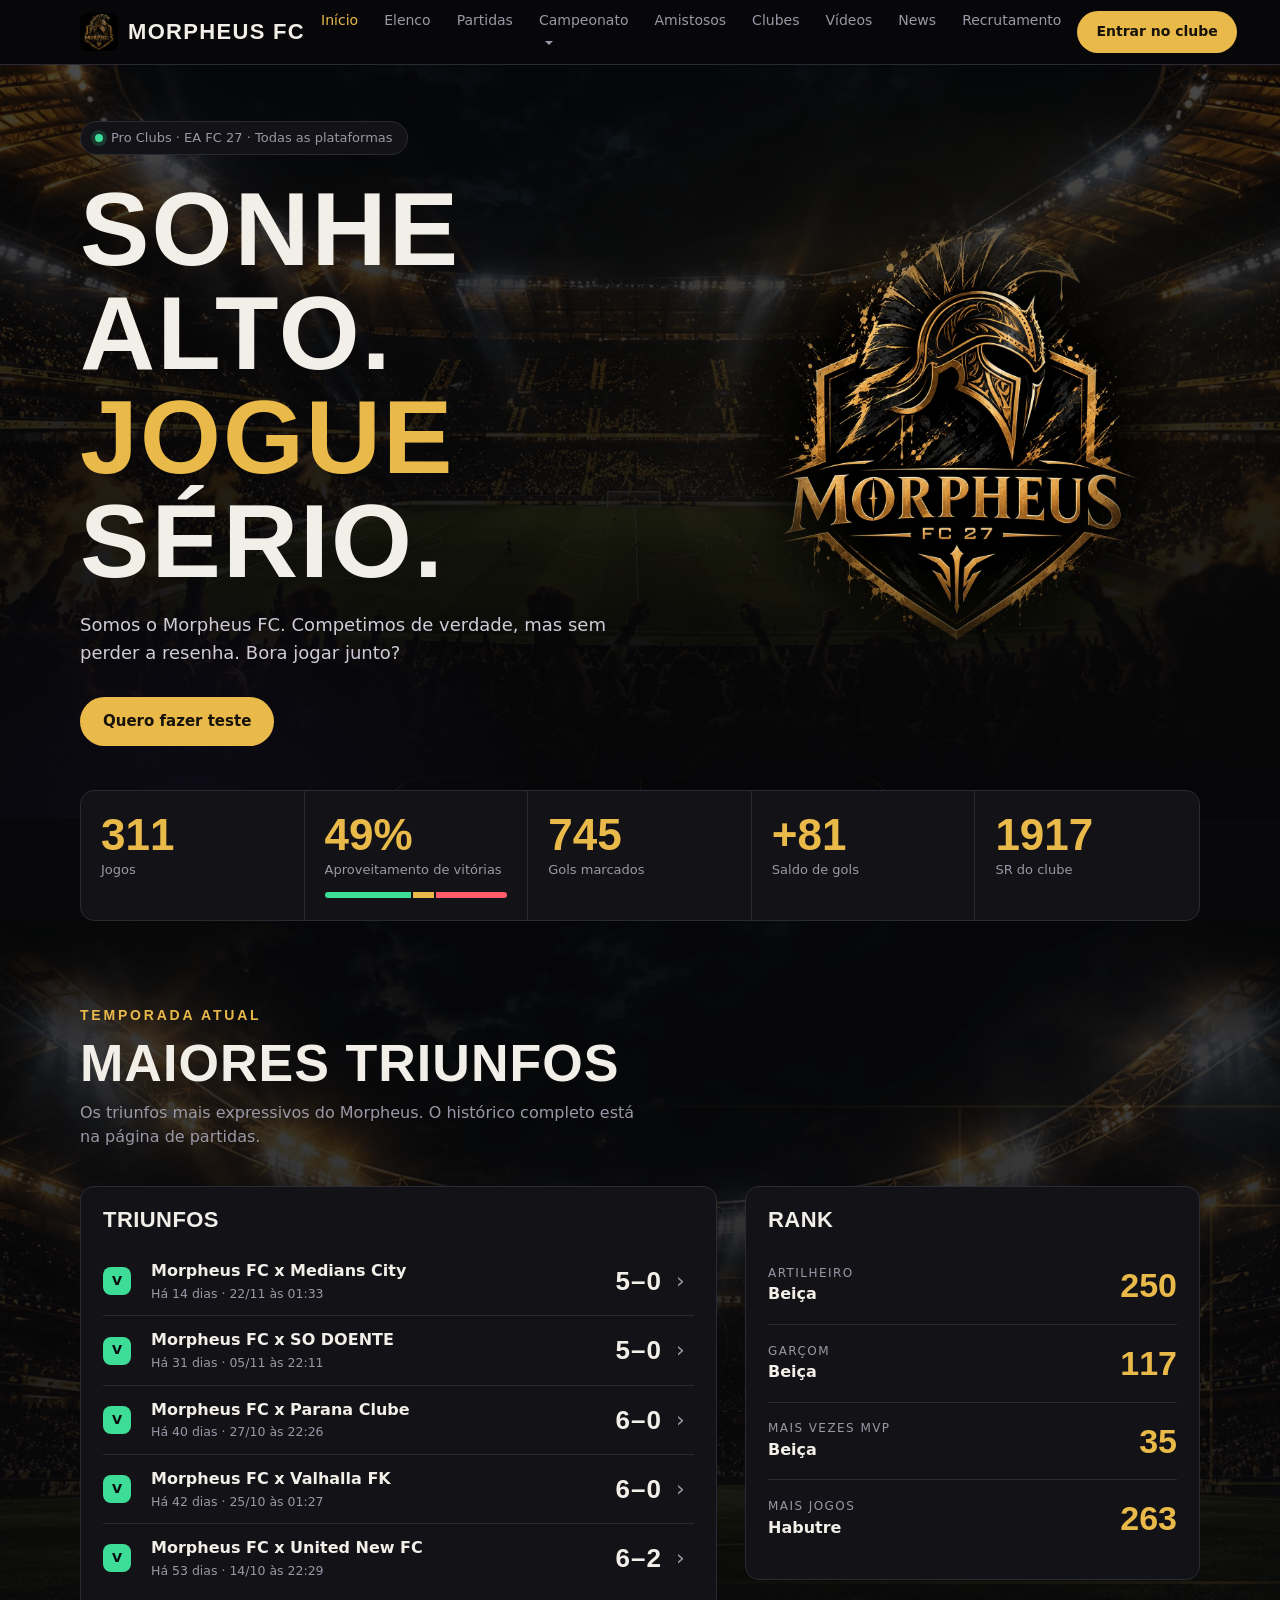
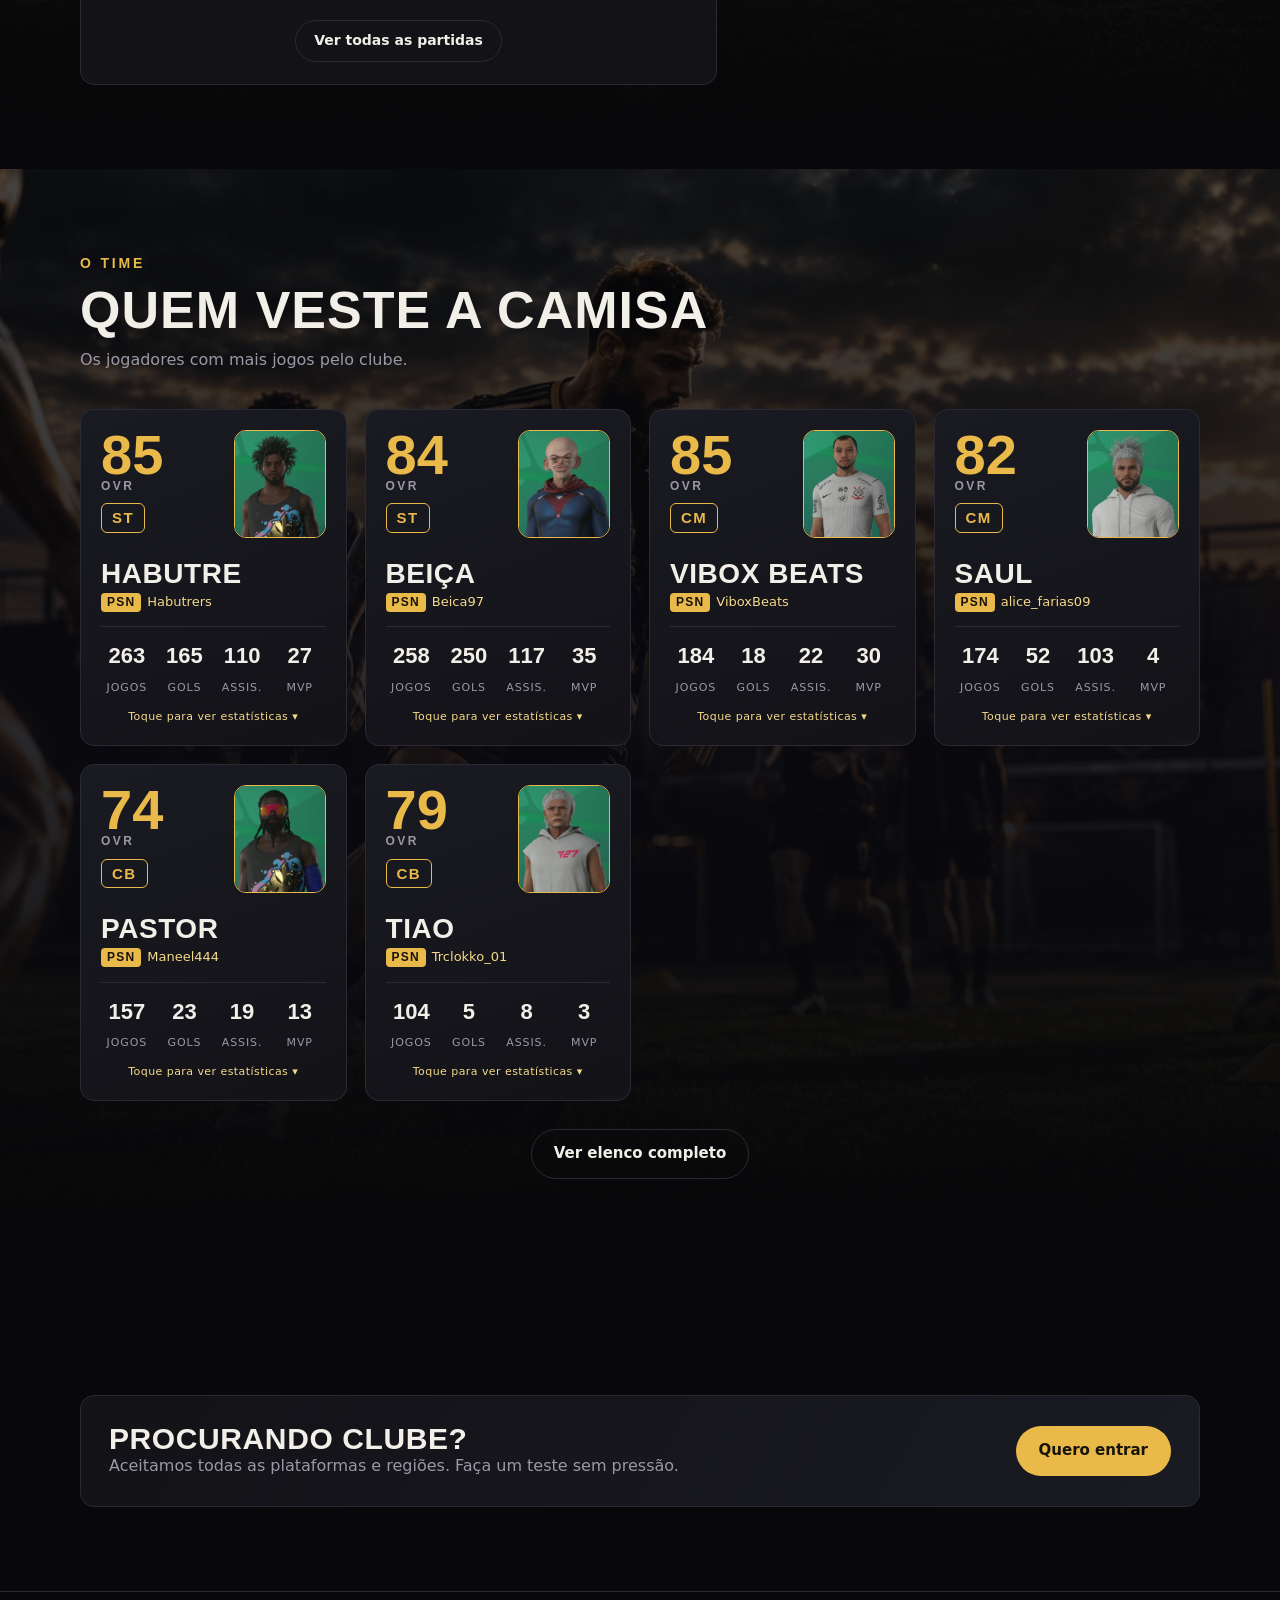
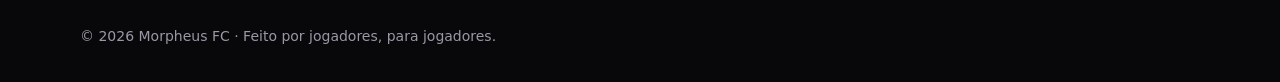
==== index.html @ 514b328c "Site: retira a partida Morpheus 1x7 Icetracht Gelo Co-Authored-By: Claude Sonnet 5.5 <noreply@anthro" ====
<!doctype html>
<html lang="pt-BR">
<head>
<meta charset="utf-8">
<meta http-equiv="Content-Security-Policy" content="default-src 'self'; script-src 'self' 'unsafe-inline' https://cdn.jsdelivr.net; style-src 'self' 'unsafe-inline' https://fonts.googleapis.com; font-src https://fonts.gstatic.com; img-src 'self' data: https:; media-src 'self' https:; connect-src 'self' https://*.supabase.co; frame-src https://www.youtube.com https://www.youtube-nocookie.com; object-src 'none'; base-uri 'self'; form-action 'self'">
<meta name="viewport" content="width=device-width, initial-scale=1">
<title>Morpheus FC | Pro Clubs</title>
<meta name="description" content="Site oficial do Morpheus FC, clube de Pro Clubs do EA FC 27. Elenco, resultados e recrutamento.">
<link rel="canonical" href="https://morpheusfc.com.br/">
<meta property="og:type" content="website">
<meta property="og:site_name" content="Morpheus FC">
<meta property="og:locale" content="pt_BR">
<meta property="og:title" content="Morpheus FC | Pro Clubs">
<meta property="og:description" content="Site oficial do Morpheus FC, clube de Pro Clubs do EA FC 27. Elenco, resultados e recrutamento.">
<meta property="og:url" content="https://morpheusfc.com.br/">
<meta property="og:image" content="https://morpheusfc.com.br/assets/og.jpg">
<meta property="og:image:width" content="1200">
<meta property="og:image:height" content="630">
<meta name="twitter:card" content="summary_large_image">
<link rel="icon" href="assets/escudo.jpg">
<link rel="preconnect" href="https://fonts.googleapis.com">
<link rel="preconnect" href="https://fonts.gstatic.com" crossorigin>
<link href="https://fonts.googleapis.com/css2?family=Barlow+Condensed:wght@500;600;700;800&family=Inter:wght@400;500;600&display=swap" rel="stylesheet">
<link rel="stylesheet" href="assets/style.css?v=20261127d">
</head>
<body data-page="inicio">
<nav id="nav"></nav>

<header class="hero">
  <div class="wrap">
    <div>
      <div class="pill"><span class="dot"></span> Pro Clubs · EA FC 27 · Todas as plataformas</div>
      <h1>Sonhe alto.<br><em>Jogue</em> sério.</h1>
      <p class="lead">Somos o Morpheus FC. Competimos de verdade, mas sem perder a resenha. Bora jogar junto?</p>
      <div class="cta">
        <a href="recrutamento.html" class="btn btn-gold">Quero fazer teste</a>
        <a href="#" class="btn btn-ghost" data-discord>Entrar no Discord</a>
      </div>
    </div>
    <div class="crest vid"><img src="assets/escudo.jpg" alt="Escudo do Morpheus FC: capacete espartano dourado"><video src="assets/escudo-video.mp4" muted playsinline preload="auto" aria-hidden="true"></video></div>
  </div>
</header>

<div class="stats"><div class="wrap"><div class="stat-grid" id="stats"></div></div></div>

<section>
  <div class="wrap">
    <div class="eyebrow">Temporada atual</div>
    <h2 class="sec-title">Maiores Triunfos</h2>
    <p class="sec-sub">Os triunfos mais expressivos do Morpheus. O histórico completo está na página de partidas.</p>
    <div class="two">
      <div class="panel">
        <h3>Triunfos</h3>
        <div id="matches"></div>
        <div class="more"><a href="partidas.html" class="btn btn-ghost btn-sm">Ver todas as partidas</a></div>
      </div>
      <div class="panel leaders">
        <h3>Rank</h3>
        <div id="leaders"></div>
      </div>
    </div>
  </div>
</section>

<section class="squad">
  <div class="wrap">
    <div class="eyebrow">O time</div>
    <h2 class="sec-title">Quem veste a camisa</h2>
    <p class="sec-sub">Os jogadores com mais jogos pelo clube.</p>
    <div class="cards" id="cards"></div>
    <div class="more"><a href="elenco.html" class="btn btn-ghost">Ver elenco completo</a></div>
  </div>
</section>

<section>
  <div class="wrap">
    <div class="cta-band">
      <div><h3>Procurando clube?</h3><p>Aceitamos todas as plataformas e regiões. Faça um teste sem pressão.</p></div>
      <a href="recrutamento.html" class="btn btn-gold">Quero entrar</a>
    </div>
  </div>
</section>

<footer id="footer"></footer>
<script src="assets/data.js?v=20261127d"></script>
<script src="assets/matches.js?v=20261127d"></script>
<script src="assets/estatisticas.js?v=20261127d"></script>
<script src="assets/config.js?v=20261127d"></script>
<script src="assets/app.js?v=20261127d"></script>
<script src="assets/scenes.js?v=20261127d"></script>
<script>
(function(){var c=document.querySelector(".crest"),v=c&&c.querySelector("video");if(!v)return;
function fim(){c.classList.remove("vid")}
if(window.matchMedia("(prefers-reduced-motion:reduce)").matches){fim();return}
v.addEventListener("timeupdate",function(){if(v.duration&&v.currentTime>=v.duration-1.6)fim()});
v.addEventListener("ended",fim);v.addEventListener("error",fim);
var p=v.play();if(p&&p.catch)p.catch(fim);
})();
</script>
</body>
</html>
---- assets/style.css ----
:root{
  --bg:#08080a;
  --surface:#121217;
  --surface-2:#1a1a22;
  --line:#2a2a35;
  --text:#f2efe8;
  --muted:#9a98a6;
  --gold:#e9b949;
  --gold-soft:#f6d98a;
  --violet:#7b61ff;
  --win:#3ddc97;
  --draw:#e9b949;
  --loss:#ff5d6c;
  --radius:14px;
  --font-display:"Barlow Condensed","Arial Narrow",sans-serif;
  --font-body:"Inter",system-ui,sans-serif;
}
*{box-sizing:border-box;margin:0}
html{scroll-behavior:smooth}
body{background:var(--bg);color:var(--text);font-family:var(--font-body);line-height:1.55;-webkit-font-smoothing:antialiased}
a{color:inherit;text-decoration:none}
.wrap{width:min(1120px,100% - 32px);margin-inline:auto}
section{padding:84px 0}
h1,h2,h3{font-family:var(--font-display);text-transform:uppercase;letter-spacing:.02em;line-height:1}
.eyebrow{font-family:var(--font-display);font-weight:600;letter-spacing:.2em;font-size:14px;color:var(--gold);text-transform:uppercase;margin-bottom:10px}
.sec-title{font-size:clamp(34px,5vw,52px);font-weight:800;margin-bottom:12px}
.sec-sub{color:var(--muted);max-width:56ch;margin-bottom:36px}

/* NAV */
nav{position:sticky;top:0;z-index:20;background:rgba(8,8,10,.82);backdrop-filter:blur(12px);border-bottom:1px solid var(--line)}
nav .wrap{display:flex;align-items:center;justify-content:space-between;height:64px;gap:16px}
.brand{display:flex;align-items:center;gap:10px;font-family:var(--font-display);font-weight:800;font-size:22px;letter-spacing:.06em;text-transform:uppercase}
.brand img{width:38px;height:38px;border-radius:8px;object-fit:cover}
.links{display:flex;gap:26px;font-size:14px;color:var(--muted)}
.links a:hover{color:var(--gold)}
.btn{display:inline-flex;align-items:center;gap:8px;padding:12px 22px;border-radius:999px;font-weight:600;font-size:15px;border:1px solid transparent;cursor:pointer;font-family:var(--font-body);transition:transform .15s,background .15s,border-color .15s}
.btn:hover{transform:translateY(-2px)}
.btn-gold{background:var(--gold);color:#17120a}
.btn-gold:hover{background:var(--gold-soft)}
.btn-ghost{border-color:var(--line);color:var(--text);background:transparent}
.btn-ghost:hover{border-color:var(--gold);color:var(--gold)}
.btn-sm{padding:9px 18px;font-size:14px}

/* HERO */
.hero{position:relative;overflow:hidden;padding:56px 0 72px;background:
  radial-gradient(60% 60% at 75% 40%,rgba(233,185,73,.14),transparent 70%),
  radial-gradient(40% 50% at 15% 100%,rgba(123,97,255,.14),transparent 70%),#050506}
.hero .wrap{display:grid;grid-template-columns:1.1fr .9fr;gap:40px;align-items:center}
.pill{display:inline-flex;align-items:center;gap:8px;border:1px solid var(--line);background:var(--surface);border-radius:999px;padding:6px 14px;font-size:13px;color:var(--muted);margin-bottom:22px}
.dot{width:8px;height:8px;border-radius:50%;background:var(--win);box-shadow:0 0 0 4px rgba(61,220,151,.18)}
.hero h1{font-size:clamp(52px,9vw,104px);font-weight:800;margin-bottom:18px}
.hero h1 em{font-style:normal;color:var(--gold)}
.hero p.lead{font-size:18px;color:#cfccd8;max-width:46ch;margin-bottom:30px}
.cta{display:flex;flex-wrap:wrap;gap:12px}
.crest{position:relative;justify-self:center;width:min(440px,100%)}
.crest img,.crest video{width:100%;display:block;-webkit-mask-image:radial-gradient(closest-side,#000 62%,transparent 100%);mask-image:radial-gradient(closest-side,#000 62%,transparent 100%);filter:drop-shadow(0 0 60px rgba(233,185,73,.25))}
.crest img{transition:opacity 1.6s ease-in-out}
.crest video{position:absolute;inset:0;height:100%;opacity:0;transition:opacity 1.6s ease-in-out}
.crest.vid video{opacity:1;transition:none}
.crest.vid img{opacity:0;transition:none}

/* STATS */
.stats{padding:0;margin-top:-28px;position:relative;z-index:2}
.stat-grid{display:grid;grid-template-columns:repeat(5,1fr);background:var(--surface);border:1px solid var(--line);border-radius:var(--radius);overflow:hidden}
.stat{padding:22px 20px;border-right:1px solid var(--line)}
.stat:last-child{border:0}
.stat b{display:block;font-family:var(--font-display);font-size:44px;font-weight:800;line-height:1;color:var(--gold)}
.stat span{font-size:13px;color:var(--muted)}
.bar{display:flex;height:6px;border-radius:99px;overflow:hidden;margin-top:10px;gap:2px}
.bar i{display:block}

/* MATCHES */
.two{display:grid;grid-template-columns:1.4fr 1fr;gap:28px;align-items:start}
.panel{background:var(--surface);border:1px solid var(--line);border-radius:var(--radius);padding:22px}
.panel h3{font-size:22px;margin-bottom:16px;font-weight:700}
.form{display:flex;gap:6px;margin-bottom:18px}
.chip{width:28px;height:28px;border-radius:8px;display:grid;place-items:center;font-weight:700;font-size:13px;color:#0b0b0e}
.chip.V{background:var(--win)}.chip.E{background:var(--draw)}.chip.D{background:var(--loss)}
.match{display:grid;grid-template-columns:34px 1fr auto;gap:14px;align-items:center;padding:12px 0;border-top:1px solid var(--line)}
.match:first-of-type{border-top:0}
.match .vs{font-weight:600}
.match .vs small{display:block;color:var(--muted);font-weight:400;font-size:12.5px}
.score{font-family:var(--font-display);font-size:26px;font-weight:700;letter-spacing:.04em}
.leaders .row{display:flex;justify-content:space-between;align-items:center;padding:12px 0;border-top:1px solid var(--line)}
.leaders .row:first-of-type{border-top:0}
.leaders .lab{font-size:12px;color:var(--muted);text-transform:uppercase;letter-spacing:.12em}
.leaders .who{font-weight:600}
.leaders .num{font-family:var(--font-display);font-size:34px;font-weight:800;color:var(--gold)}

/* SQUAD */
.squad{background:linear-gradient(180deg,transparent,rgba(123,97,255,.05),transparent)}
.cards{display:grid;grid-template-columns:repeat(auto-fill,minmax(230px,1fr));gap:18px}
.card{position:relative;background:linear-gradient(160deg,var(--surface-2),var(--surface));border:1px solid var(--line);border-radius:var(--radius);padding:20px;overflow:hidden;transition:transform .2s,border-color .2s}
.card:hover{transform:translateY(-5px);border-color:var(--gold)}
.card::after{content:"";position:absolute;inset:auto -30% -50% auto;width:180px;height:180px;background:radial-gradient(circle,rgba(233,185,73,.16),transparent 70%)}
.card .top{display:flex;justify-content:space-between;align-items:flex-start}
.ovr{font-family:var(--font-display);font-size:56px;font-weight:800;line-height:.9;color:var(--gold)}
.ovr small{display:block;font-size:12px;letter-spacing:.2em;color:var(--muted);font-weight:600}
.pos{font-family:var(--font-display);font-weight:700;font-size:15px;letter-spacing:.1em;border:1px solid var(--gold);color:var(--gold);border-radius:6px;padding:2px 10px}
.card h3{font-size:28px;margin:22px 0 4px;font-weight:700}
.psn{display:flex;align-items:center;gap:6px;font-size:13px;color:var(--gold-soft);margin-bottom:14px;position:relative;z-index:1;word-break:break-all}
.psn .tag{font-family:var(--font-display);font-weight:700;letter-spacing:.1em;font-size:12px;background:var(--gold);color:#17120a;border-radius:4px;padding:0 6px}
.psn.empty{color:var(--muted);font-style:italic}
.mini{display:grid;grid-template-columns:repeat(4,1fr);gap:6px;text-align:center;border-top:1px solid var(--line);padding-top:12px;position:relative;z-index:1}
.mini b{display:block;font-family:var(--font-display);font-size:22px;font-weight:700}
.mini span{font-size:11px;color:var(--muted);text-transform:uppercase;letter-spacing:.08em}
.note{margin-top:22px;font-size:13px;color:var(--muted)}

/* RECRUIT */
.recruit .wrap{display:grid;grid-template-columns:1fr 1fr;gap:40px;align-items:start}
.perks{list-style:none;padding:0;display:grid;gap:14px;margin-top:22px}
.perks li{display:flex;gap:12px;color:#cfccd8}
.perks li::before{content:"";flex:none;width:10px;height:10px;margin-top:8px;background:var(--gold);transform:rotate(45deg)}
form{display:grid;gap:14px}
label{font-size:13px;color:var(--muted);display:grid;gap:6px}
input,select,textarea{background:var(--bg);border:1px solid var(--line);color:var(--text);border-radius:10px;padding:12px 14px;font:inherit;width:100%}
input:focus,select:focus,textarea:focus{outline:2px solid var(--gold);outline-offset:1px}
.row2{display:grid;grid-template-columns:1fr 1fr;gap:14px}
#out{margin-top:6px;font-size:13px;color:var(--win)}

/* FOOTER */
footer{border-top:1px solid var(--line);padding:34px 0;color:var(--muted);font-size:14px}
footer .wrap{display:flex;justify-content:space-between;flex-wrap:wrap;gap:12px}

@media (max-width:860px){
  .links{display:none}
  .hero .wrap,.two,.recruit .wrap{grid-template-columns:1fr}
  .crest{order:-1;width:min(280px,70%)}
  .stat-grid{grid-template-columns:repeat(2,1fr)}
  .stat{border-bottom:1px solid var(--line)}
  .stat:last-child{grid-column:1/-1;border-bottom:0}
  section{padding:60px 0}
}
@media (prefers-reduced-motion:reduce){.crest img{animation:none}html{scroll-behavior:auto}}

/* ===== Fase 2: páginas internas ===== */
.links a.active{color:var(--gold)}
.page-head{padding:56px 0 8px;background:radial-gradient(50% 120% at 85% 0%,rgba(233,185,73,.12),transparent 70%)}
.page-head h1{font-size:clamp(44px,7vw,72px);font-weight:800}
.page-head p{color:var(--muted);max-width:60ch;margin-top:12px}
.page-body{padding:36px 0 84px}
.toolbar{display:flex;flex-wrap:wrap;gap:10px;align-items:center;margin-bottom:26px}
.fbtn{background:var(--surface);border:1px solid var(--line);color:var(--muted);border-radius:999px;padding:8px 16px;font:600 14px var(--font-body);cursor:pointer;transition:.15s}
.fbtn:hover{color:var(--text);border-color:var(--gold)}
.fbtn.on{background:var(--gold);border-color:var(--gold);color:#17120a}
.toolbar .grow{flex:1;min-width:180px}
.toolbar input,.toolbar select{padding:9px 14px;border-radius:999px}
.count{color:var(--muted);font-size:13px;margin-left:auto}
.empty-state{padding:40px;text-align:center;color:var(--muted);border:1px dashed var(--line);border-radius:var(--radius)}
.more{display:flex;justify-content:center;margin-top:28px}
.cta-band{margin-top:48px;display:flex;flex-wrap:wrap;gap:20px;align-items:center;justify-content:space-between;background:linear-gradient(120deg,var(--surface),var(--surface-2));border:1px solid var(--line);border-radius:var(--radius);padding:28px}
.cta-band h3{font-size:30px;font-weight:800}
.cta-band p{color:var(--muted)}
.res-bar{display:grid;grid-template-columns:repeat(4,1fr);gap:12px;margin-bottom:24px}
.res-bar div{background:var(--surface);border:1px solid var(--line);border-radius:var(--radius);padding:14px 18px}
.res-bar b{display:block;font-family:var(--font-display);font-size:34px;font-weight:800;line-height:1}
.res-bar span{font-size:12px;color:var(--muted);text-transform:uppercase;letter-spacing:.1em}
.card.inactive{opacity:.7}
.card .tagline{font-size:12px;color:var(--muted);margin-top:-6px;margin-bottom:10px}
@media (max-width:860px){
  nav .wrap{flex-wrap:wrap;height:auto;padding:10px 0 0}
  .links{display:flex;order:3;width:100%;justify-content:space-between;gap:8px;font-size:14px;padding:6px 0 10px;overflow-x:auto}
  .links a{padding:6px 8px;white-space:nowrap}
  nav .btn-sm{display:none}
  .res-bar{grid-template-columns:repeat(2,1fr)}
  .count{margin-left:0;width:100%}
}
[hidden]{display:none!important}
.toolbar select{width:auto}.toolbar input.grow{width:auto}

/* ===== Detalhe de partida ===== */
.mrow{border-top:1px solid var(--line)}
.mrow:first-child{border-top:0}
.mrow .match{border-top:0;grid-template-columns:34px 1fr auto 18px;cursor:pointer;padding:12px 8px;margin:0 -8px;border-radius:10px;transition:background .15s}
.mrow .match:hover,.mrow .match:focus-visible{background:var(--surface-2);outline:none}
.mrow .match:focus-visible{box-shadow:0 0 0 2px var(--gold)}
.chev{color:var(--muted);font-size:22px;transition:transform .2s}
.mrow.open .chev{transform:rotate(90deg);color:var(--gold)}
.mdetail{padding:6px 0 18px}
.hl{display:grid;grid-template-columns:repeat(auto-fit,minmax(200px,1fr));gap:10px;margin-bottom:16px}
.hl div{background:var(--bg);border:1px solid var(--line);border-radius:10px;padding:10px 14px}
.hl span{display:block;font-size:12px;color:var(--muted);margin-bottom:2px}
.hl b{font-weight:600;font-size:14px}
.dtabs{display:flex;gap:8px;margin-bottom:14px}
.dtab{background:transparent;border:1px solid var(--line);color:var(--muted);border-radius:999px;padding:6px 14px;font:600 13px var(--font-body);cursor:pointer}
.dtab.on{background:var(--gold);border-color:var(--gold);color:#17120a}
.sbar{display:grid;grid-template-columns:56px 1fr 56px;gap:10px;align-items:center;padding:7px 0;text-align:center}
.sbar>b{font-family:var(--font-display);font-size:20px;font-weight:700;color:var(--muted)}
.sbar>b.lead{color:var(--gold)}
.sbar>div span{display:block;font-size:12px;color:var(--muted);margin-bottom:4px}
.sbar.head b{font-size:14px;letter-spacing:.06em;text-transform:uppercase;color:var(--text)}
.track{height:6px;border-radius:99px;background:var(--violet);overflow:hidden}
.track i{display:block;height:100%;background:var(--gold)}
.dpane h4{font-family:var(--font-display);font-size:18px;text-transform:uppercase;letter-spacing:.06em;margin:14px 0 8px}
.tscroll{overflow-x:auto}
.ptable{width:100%;border-collapse:collapse;font-size:13.5px;min-width:480px}
.ptable th{text-align:left;color:var(--muted);font-weight:500;font-size:12px;padding:6px 8px;border-bottom:1px solid var(--line)}
.ptable td{padding:8px;border-bottom:1px solid var(--line)}
.ptable td:nth-child(n+3),.ptable th:nth-child(n+3){text-align:center}
.ptable tr.motm td{color:var(--gold-soft);font-weight:600}
.mid{margin-top:12px;font-size:12px;color:var(--muted)}
@media (max-width:860px){.sbar{grid-template-columns:44px 1fr 44px}}
.sbar.head{display:flex;justify-content:space-between;padding-bottom:2px}.sbar.head>div{display:none}.sbar.head b{white-space:nowrap}

/* ===== Foto do jogador no card ===== */
.card .lft{display:flex;flex-direction:column;align-items:flex-start;gap:12px}
.photo{width:92px;height:108px;flex:none;border-radius:12px;overflow:hidden;border:1px solid var(--gold);background:linear-gradient(160deg,var(--surface-2),#0d0d12);position:relative;z-index:1}
.photo img{width:100%;height:100%;object-fit:cover;object-position:top center;display:block}
.photo.blank{display:grid;place-items:end center;border-color:var(--line);color:#2c2c38}
.photo.blank svg{width:80%;height:auto}

/* ===== Fundos (scenes.js): linhas de campo discretas + espaço para fotos próprias ===== */
.has-scene{position:relative;isolation:isolate;overflow:hidden}
.has-scene>.wrap{position:relative;z-index:2}
.scene{position:absolute;inset:0;z-index:0;pointer-events:none;overflow:hidden}
.scene>*{position:absolute}
.scene .ph{inset:0;background-size:cover;background-position:center;opacity:.6}
.scene .ph::after{content:"";position:absolute;inset:0;background:linear-gradient(180deg,rgba(8,8,10,.55),var(--bg) 96%)}
.pitch{left:-8%;right:-8%;bottom:-14%;height:78%;background:url(bg/pitch.svg) center bottom/100% 100% no-repeat;opacity:.2;
  transform:perspective(620px) rotateX(62deg);transform-origin:50% 100%;
  -webkit-mask-image:linear-gradient(to top,#000 40%,transparent);mask-image:linear-gradient(to top,#000 40%,transparent)}
.pitch.flat{left:auto;right:-6%;top:6%;bottom:6%;width:62%;height:auto;opacity:.07;transform:none;
  -webkit-mask-image:linear-gradient(to left,#000 30%,transparent);mask-image:linear-gradient(to left,#000 30%,transparent);background-size:contain;background-position:center right}
@media (max-width:860px){.pitch{opacity:.16}.pitch.flat{width:100%;opacity:.05}}

/* ===== Vídeos ===== */
.vgrid{display:grid;grid-template-columns:repeat(auto-fill,minmax(290px,1fr));gap:20px}
.vcard{all:unset;box-sizing:border-box;cursor:pointer;display:block;background:var(--surface);border:1px solid var(--line);border-radius:var(--radius);overflow:hidden;transition:transform .2s,border-color .2s}
.vcard:hover,.vcard:focus-visible{transform:translateY(-4px);border-color:var(--gold)}
.vcard:focus-visible{outline:2px solid var(--gold);outline-offset:2px}
.vthumb{position:relative;aspect-ratio:16/9;background:#0b0b10;display:grid;place-items:center;overflow:hidden}
.vthumb img{width:100%;height:100%;object-fit:cover;display:block}
.vthumb img.vlogo{width:38%;height:auto;object-fit:contain;opacity:.55;border-radius:10px}
.vplay{position:absolute;top:10px;right:10px;width:32px;height:32px;border-radius:50%;background:rgba(8,8,10,.75);border:1.5px solid var(--gold);color:var(--gold);display:grid;place-items:center;font-size:11px;padding-left:2px;transition:.2s}
.vcard:hover .vplay{background:var(--gold);color:#17120a}
.vbadge{position:absolute;top:10px;left:10px;font-family:var(--font-display);font-weight:700;font-size:13px;letter-spacing:.12em;text-transform:uppercase;padding:3px 10px;border-radius:6px;background:rgba(8,8,10,.8);color:var(--gold)}
.vbadge.partida{color:#b9a8ff}
.vmeta{padding:14px 16px 16px}
.vmeta h3{font-size:22px;font-weight:700;margin-bottom:4px}
.vmeta span{font-size:13px;color:var(--muted)}
#vmodal{border:1px solid var(--line);background:var(--surface);color:var(--text);border-radius:var(--radius);padding:0;width:min(960px,94vw);max-height:94vh;overflow:hidden}
#vmodal::backdrop{background:rgba(0,0,0,.82)}
.vstage{aspect-ratio:16/9;background:#000}
.vstage iframe,.vstage video{width:100%;height:100%;border:0;display:block}
.vinfo{padding:14px 20px 18px}
.vinfo h3{font-size:26px;font-weight:700;margin-bottom:4px}
.vinfo p{color:var(--muted);font-size:14px}
.vclose{position:absolute;top:8px;right:10px;z-index:3;width:38px;height:38px;border-radius:50%;border:1px solid var(--line);background:rgba(8,8,10,.8);color:var(--text);font-size:24px;line-height:1;cursor:pointer}
.vclose:hover{border-color:var(--gold);color:var(--gold)}

/* ===== Jornal ===== */
.paper{padding:40px 0 90px}
.mast{border-top:4px double var(--gold);border-bottom:1px solid var(--line);margin-bottom:34px;text-align:center}
.mast-top{display:flex;justify-content:space-between;gap:12px;flex-wrap:wrap;padding:10px 0;border-bottom:1px solid var(--line);font-size:12px;letter-spacing:.12em;text-transform:uppercase;color:var(--muted)}
.mast-title{display:inline-flex;align-items:center;gap:18px;padding:22px 0 8px;font-family:"Playfair Display",Georgia,serif;font-weight:800;font-size:clamp(34px,7vw,76px);line-height:1;letter-spacing:-.01em;text-transform:none}
.mast-title img{width:clamp(44px,7vw,78px);height:auto;border-radius:10px}
.mast-title em{color:var(--gold);font-style:italic;font-weight:600}
.mast-sub{padding:0 0 16px;font-family:"Playfair Display",Georgia,serif;font-style:italic;color:var(--muted)}
.front{display:grid;grid-template-columns:1.8fr 1fr;gap:0}
.front .lead{padding-right:32px;border-right:1px solid var(--line)}
.side{padding-left:32px;display:flex;flex-direction:column}
.story{display:block;color:inherit}
.story h2{font-family:"Playfair Display",Georgia,serif;font-weight:800;line-height:1.12;margin:8px 0 10px;text-transform:none;letter-spacing:0}
.story.lead h2{font-size:clamp(28px,4vw,46px)}
.story.sm h2,.story.md h2{font-size:24px}
.story p{color:#cfccd8;margin-bottom:10px}
.story:hover h2{color:var(--gold-soft)}
.kick{font-family:var(--font-display);font-weight:700;letter-spacing:.18em;text-transform:uppercase;font-size:13px;color:var(--gold)}
.by{font-size:12.5px;color:var(--muted)}
.story.sm{padding:0 0 22px;margin-bottom:22px;border-bottom:1px solid var(--line)}
.story.sm:last-child{border:0;margin:0;padding:0}
.pimg{aspect-ratio:16/9;margin-bottom:14px;background:#0b0b10;border:1px solid var(--line);overflow:hidden;display:grid;place-items:center}
.pimg img{width:100%;height:100%;object-fit:cover;display:block}
.pimg.blank img{width:30%;height:auto;object-fit:contain;opacity:.4;border-radius:10px}
.rule-title{display:flex;align-items:center;gap:16px;margin:46px 0 24px;font-family:var(--font-display);font-weight:700;letter-spacing:.2em;text-transform:uppercase;color:var(--gold)}
.rule-title::before,.rule-title::after{content:"";flex:1;border-top:1px solid var(--line)}
.more-grid{display:grid;grid-template-columns:repeat(3,1fr);gap:28px}
.art{max-width:740px;margin:0 auto}
.back{display:inline-block;margin-bottom:22px;color:var(--muted);font-size:14px}
.back:hover{color:var(--gold)}
.art h1{font-family:"Playfair Display",Georgia,serif;font-weight:800;text-transform:none;letter-spacing:-.01em;font-size:clamp(32px,5.5vw,54px);line-height:1.1;margin:10px 0 14px}
.deck{font-family:"Playfair Display",Georgia,serif;font-style:italic;font-size:21px;color:#cfccd8;margin-bottom:14px}
.art .by{padding:12px 0;border-top:1px solid var(--line);border-bottom:1px solid var(--line);margin-bottom:26px}
.hero-fig,.art-body figure{margin:0 0 28px}
.art-body figure.tall{max-width:420px;margin-left:auto;margin-right:auto}
.art-body figure.tall figcaption{text-align:center}
.hero-fig img,.art-body figure img{width:100%;display:block;border:1px solid var(--line)}
.art-body figcaption{font-size:13px;color:var(--muted);margin-top:8px;font-style:italic}
.art-body p{font-family:"Playfair Display",Georgia,serif;font-weight:400;font-size:19px;line-height:1.8;margin-bottom:20px;color:#e6e3dc}
.art-body>p:first-of-type::first-letter{float:left;font-size:4.4em;line-height:.82;padding:6px 10px 0 0;color:var(--gold);font-weight:800}
.art-body h3{font-family:"Playfair Display",Georgia,serif;font-size:26px;font-weight:800;text-transform:none;margin:30px 0 12px;letter-spacing:0}
@media (max-width:860px){
  .front{grid-template-columns:1fr}
  .front .lead{padding-right:0;border-right:0;padding-bottom:26px;margin-bottom:26px;border-bottom:1px solid var(--line)}
  .side{padding-left:0}
  .more-grid{grid-template-columns:1fr}
  .mast-title{gap:12px}
  .links{gap:0;font-size:12.5px;scrollbar-width:none;flex-wrap:wrap;justify-content:center;overflow:visible}.links::-webkit-scrollbar{display:none}
  .links a{padding:6px 4px}
}
.paper section{padding:0}

/* ===== Painel (admin.html) ===== */
.adm-login{max-width:420px;margin:40px auto;display:grid;gap:14px}
.adm-top{display:flex;flex-wrap:wrap;gap:12px;justify-content:space-between;align-items:center;margin-bottom:22px}
.adm-tabs{display:flex;gap:8px}
.adm-user{display:flex;gap:10px;align-items:center;color:var(--muted);font-size:13px}
.adm-grid{display:grid;grid-template-columns:1.25fr 1fr;gap:24px;align-items:start}
.adm .panel form,.adm form.panel{display:grid;gap:14px}
.adm-row{display:flex;justify-content:space-between;align-items:center;gap:12px;padding:12px 0;border-top:1px solid var(--line)}
.adm-row:first-of-type{border-top:0}
.adm-row b{display:block;font-size:14.5px}
.adm-row small{color:var(--muted);font-size:12px}
.adm-btns{display:flex;gap:6px;flex:none}
.adm-btns .fbtn{padding:6px 12px;font-size:13px}
.fbtn.danger:hover{border-color:var(--loss);color:var(--loss)}
.adm-bar{display:flex;gap:8px;margin:2px 0 4px}
.adm-bar .fbtn{padding:6px 12px;font-size:13px}
.adm-help{font-size:12.5px;color:var(--muted);line-height:1.5}
.adm-help code{background:var(--bg);border:1px solid var(--line);border-radius:4px;padding:0 5px}
.adm-actions{display:flex;gap:10px;flex-wrap:wrap}
.adm-cover{display:grid;gap:8px}
.adm-cover img{max-width:100%;max-height:150px;border-radius:10px;border:1px solid var(--line)}
.adm textarea{font-family:var(--font-body);line-height:1.55;resize:vertical}
@media (max-width:860px){.adm-grid{grid-template-columns:1fr}}
.adm-import{display:flex;justify-content:space-between;align-items:center;gap:16px;flex-wrap:wrap;margin-bottom:22px;border-color:var(--gold)}
.adm-import small{display:block;color:var(--muted);margin-top:2px}

/* ===== Formatação do texto das matérias ===== */
.art-body strong{font-weight:800;color:inherit}
.art-body em{font-style:italic}
.art-body u{text-decoration-color:var(--gold);text-underline-offset:3px}
.art-body a{color:var(--gold);text-decoration:underline;text-underline-offset:3px}
.art-body a:hover{color:var(--gold-soft)}
.c-ouro{color:var(--gold)}
.c-verde{color:var(--win)}
.c-vermelho{color:var(--loss)}
.c-violeta{color:#b9a8ff}

/* ===== Painel: barra de formatação, prévia e manchete ===== */
.adm-bar{flex-wrap:wrap;align-items:center}
.adm-sep{width:1px;height:22px;background:var(--line);margin:0 2px}
.adm-bar .fbtn.sw{font-weight:800}
.adm-bar .fbtn.sw.ouro{color:var(--gold)}
.adm-bar .fbtn.sw.verde{color:var(--win)}
.adm-bar .fbtn.sw.vermelho{color:var(--loss)}
.adm-bar .fbtn.sw.violeta{color:#b9a8ff}
.adm-prev{border:1px dashed var(--line);border-radius:10px;padding:16px 18px;max-height:360px;overflow:auto;background:var(--bg)}
.adm-prev p,.adm-prev h3{margin-bottom:12px}
.adm-prev p{font-size:17px;line-height:1.7}
.adm-prev img{max-width:100%;border-radius:6px}
.adm-prev>p:first-of-type::first-letter{float:none;font-size:inherit;padding:0;color:inherit}
.adm-badge{display:inline-block;margin-bottom:4px;font-family:var(--font-display);font-weight:700;font-size:12px;letter-spacing:.1em;text-transform:uppercase;padding:2px 8px;border-radius:6px;border:1px solid var(--line);color:var(--muted)}
.adm-badge.top{background:var(--gold);border-color:var(--gold);color:#17120a}
.adm-row.is-top{background:linear-gradient(90deg,rgba(233,185,73,.10),transparent);margin:0 -10px;padding-left:10px;padding-right:10px;border-radius:10px}

/* ===== Amistosos ===== */
.amis{display:grid;grid-template-columns:1fr 1.15fr;gap:28px;align-items:start}
.amis-info{display:grid;gap:22px}
.steps{list-style:none;padding:0;display:grid;gap:14px;counter-reset:s;margin:0 0 16px}
.steps li{display:grid;grid-template-columns:34px 1fr;gap:2px 14px;counter-increment:s}
.steps li::before{content:counter(s);grid-row:1/3;width:34px;height:34px;border-radius:50%;display:grid;place-items:center;border:1px solid var(--gold);color:var(--gold);font-family:var(--font-display);font-weight:700;font-size:18px}
.steps b{font-weight:600}
.steps span{color:var(--muted);font-size:14px}
.amis-hours{margin:0;padding:12px 14px;border-radius:10px;background:var(--bg);border:1px dashed var(--line);color:#cfccd8;font-size:14px}
.amis-hours:empty{display:none}
.ag-row{display:flex;gap:14px;align-items:center;padding:12px 0;border-top:1px solid var(--line)}
.ag-row:first-child{border-top:0}
.ag-date{flex:none;width:58px;text-align:center;border:1px solid var(--line);border-radius:10px;padding:6px 0;background:var(--bg)}
.ag-date b{display:block;font-family:var(--font-display);font-size:22px;font-weight:800;color:var(--gold);line-height:1}
.ag-date span{font-size:11px;color:var(--muted);text-transform:uppercase;letter-spacing:.1em}
.ag-row small{display:block;color:var(--muted)}
#amForm{display:grid;gap:14px}
.req{color:var(--gold)}
label small{color:var(--muted);font-size:12px;font-weight:400}
.amis-more{border:1px solid var(--line);border-radius:10px;padding:10px 14px;background:var(--bg)}
.amis-more summary{cursor:pointer;color:var(--muted);font-size:14px}
.amis-more[open] summary{margin-bottom:12px}
.hp{position:absolute;left:-9999px;width:1px;height:1px;overflow:hidden}
.am-msg{border-radius:10px;padding:12px 14px;font-size:14px;line-height:1.5}
.am-msg.err{background:rgba(255,93,108,.10);border:1px solid var(--loss);color:#ffb3ba}
.am-msg.ok{background:rgba(61,220,151,.10);border:1px solid var(--win);color:var(--win)}
.am-msg .btn{margin-top:8px}
.am-done{text-align:center;display:grid;gap:6px;justify-items:center}
.am-check{width:62px;height:62px;border-radius:50%;display:grid;place-items:center;background:rgba(61,220,151,.12);border:2px solid var(--win);color:var(--win);font-size:30px}
.am-sum{list-style:none;padding:0;margin:0 0 18px;width:100%;text-align:left}
.am-sum li{display:flex;justify-content:space-between;gap:12px;padding:10px 0;border-top:1px solid var(--line)}
.am-sum span{color:var(--muted);font-size:13px}
@media (max-width:860px){.amis{grid-template-columns:1fr}.amis-info{order:2}}

/* ===== Painel: amistosos ===== */
.adm-count{display:inline-grid;place-items:center;min-width:20px;height:20px;padding:0 6px;margin-left:4px;border-radius:99px;background:var(--gold);color:#17120a;font-size:12px;font-weight:700}
.am-card{margin-bottom:14px;display:grid;gap:12px}
.am-card.st-novo{border-color:var(--gold)}
.am-top{display:flex;justify-content:space-between;align-items:center;gap:12px;flex-wrap:wrap}
.am-team{font-family:var(--font-display);font-size:24px;font-weight:700;letter-spacing:.02em}
.am-pill{font-size:12px;font-weight:600;padding:3px 10px;border-radius:99px;border:1px solid var(--line);color:var(--muted)}
.am-pill.novo{border-color:var(--gold);color:var(--gold)}
.am-pill.confirmado{border-color:var(--win);color:var(--win)}
.am-pill.recusado{border-color:var(--loss);color:var(--loss)}
.am-grid{display:grid;grid-template-columns:repeat(auto-fit,minmax(200px,1fr));gap:10px}
.am-grid>div{background:var(--bg);border:1px solid var(--line);border-radius:10px;padding:9px 12px}
.am-grid span{display:block;font-size:11.5px;color:var(--muted);text-transform:uppercase;letter-spacing:.08em;margin-bottom:2px}
.am-grid b{font-weight:600;font-size:14px;word-break:break-word}
.am-grid .fbtn{padding:3px 10px;font-size:12px;margin-left:6px}
.am-notes{margin:0;color:#cfccd8;font-style:italic;font-size:14px}
.am-adm{font-size:12px}
.am-adm input{padding:8px 12px;border-radius:8px}
.am-actions{flex-wrap:wrap}

/* ===== Amistosos: imagem no topo de "Próximos amistosos" ===== */
.panel-banner{overflow:hidden}
.amis-banner{margin:-22px -22px 18px;aspect-ratio:2/1;position:relative;overflow:hidden;background:#0b0b10}
.amis-banner img{width:100%;height:100%;object-fit:cover;object-position:center;display:block}
.amis-banner::after{content:"";position:absolute;inset:0;background:linear-gradient(to bottom,rgba(8,8,10,0) 50%,var(--surface) 100%);pointer-events:none}
.amis-banner.default{background:
  radial-gradient(60% 80% at 50% 45%,rgba(233,185,73,.20),transparent 70%),
  url(bg/pitch.svg) center/115% no-repeat,#0b0b10;display:grid;place-items:center}
.amis-banner.default::before{content:"";width:34%;aspect-ratio:1;background:url(escudo.jpg) center/cover;border-radius:16px;opacity:.9;box-shadow:0 0 40px rgba(233,185,73,.25)}

/* ===== Recrutamento ===== */
.rec-info{display:grid;gap:22px;align-content:start}
.recruit .wrap{align-items:start}
@media (max-width:860px){.rec-info{order:2}}
.am-nick{color:var(--muted);font-size:14px}
.am-grid a{color:var(--gold);text-decoration:underline;text-underline-offset:3px}

/* ===== Amistosos: jogos realizados ficam na lista com selo ===== */
.ag-row .ag-info{flex:1;min-width:0}
.ag-badge{margin-left:auto;flex:none;display:inline-flex;align-items:center;gap:6px;font-size:12px;font-weight:600;color:var(--win);border:1px solid var(--win);background:rgba(61,220,151,.10);border-radius:99px;padding:3px 11px;white-space:nowrap}
.ag-badge i{font-style:normal;font-weight:800;font-size:13px}
.ag-row.done .ag-date{border-color:rgba(61,220,151,.45)}
.ag-row.done .ag-date b{color:var(--win)}
.ag-sep{display:flex;align-items:center;gap:12px;margin:16px 0 2px;font-family:var(--font-display);font-size:13px;font-weight:600;letter-spacing:.18em;text-transform:uppercase;color:var(--muted)}
.ag-sep::before,.ag-sep::after{content:"";flex:1;border-top:1px solid var(--line)}
.ag-sep+.ag-row{border-top:0}
.ag-badge.wait{color:var(--gold);border-color:var(--gold);background:rgba(212,175,55,.10)}
.ag-row.wait .ag-date{opacity:.75}
.ag-score{margin-left:auto;flex:none;font-family:"Barlow Condensed",sans-serif;font-weight:800;font-size:22px;letter-spacing:.5px;color:var(--text)}
.ag-score.w{color:var(--win)}.ag-score.l{color:#ff6b6b}
.ag-score+.ag-badge{margin-left:0}
@media(max-width:520px){.ag-row{flex-wrap:wrap}.ag-row .ag-info{flex:1 1 calc(100% - 80px)}.ag-score,.ag-badge{margin-left:74px}.ag-score+.ag-badge{margin-left:0}}
.am-score{display:flex;align-items:center;gap:8px;margin:10px 0 0;font-size:13px;color:var(--muted)}
.am-score input{width:58px;text-align:center}

/* menu com 8 itens: evita quebra de linha entre 860 e 1100 px */
.brand{white-space:nowrap}
nav .btn-sm{white-space:nowrap}
@media(max-width:1100px) and (min-width:861px){.links{gap:14px;font-size:13px}nav .btn-sm{padding:9px 14px;font-size:13px}.brand{font-size:19px}}

/* ===== Estatísticas extras no card do jogador (clique abre o painel) ===== */
.cards{align-items:start}
.card.has-stats{cursor:pointer}
.card.has-stats:focus-visible{outline:2px solid var(--gold);outline-offset:2px}
.card.has-stats .mini::after{content:"Toque para ver estatísticas ▾";grid-column:1/-1;margin-top:4px;font-size:11px;color:var(--gold-soft);letter-spacing:.04em}
.card.has-stats.open .mini::after{content:"Fechar estatísticas ▴"}
.pstats{position:relative;z-index:1;margin-top:8px;border-top:1px solid var(--line);padding-top:12px;cursor:default}
.pstats .few{font-size:11px;color:var(--muted);font-style:italic;margin:0 0 10px;text-align:center}
.pstats .g3{display:grid;grid-template-columns:repeat(3,1fr);gap:6px;text-align:center;padding:10px 0;border-bottom:1px solid var(--line)}
.pstats .g3 b{display:block;font-family:var(--font-display);font-size:20px;font-weight:700;color:#8ee3f5}
.pstats .g3 b.ok{color:#43d17c}.pstats .g3 b.mid{color:var(--gold)}.pstats .g3 b.low{color:#f0913b}
.pstats .g3 span{display:block;font-size:10.5px;color:var(--muted);letter-spacing:.03em;line-height:1.2}
.pstats .g3 small{display:block;font-size:10px;color:var(--muted);opacity:.8;margin-top:2px}
.pstats .hist{padding:10px 0;border-bottom:1px solid var(--line)}
.pstats .hh{display:flex;justify-content:space-between;align-items:baseline;font-size:12px;color:var(--muted);margin-bottom:6px}
.pstats .hh b{font-family:var(--font-display);font-size:18px;color:var(--text,#f4f1e8)}
.pstats .bars{display:grid;grid-template-columns:repeat(10,1fr);gap:4px;height:44px;align-items:end}
.pstats .bars i{display:block;background:rgba(67,209,124,.35);border-radius:3px}
.pstats .bars i.now{background:#43d17c}
.pstats .g2{display:grid;grid-template-columns:repeat(2,1fr);gap:6px;text-align:center;padding:10px 0;border-bottom:1px solid var(--line)}
.pstats .g2 b{display:block;font-family:var(--font-display);font-size:20px;font-weight:700;color:#8ee3f5}
.pstats .g2 b.ok{color:#43d17c}.pstats .g2 b.mid{color:var(--gold)}.pstats .g2 b.low{color:#f0913b}
.pstats .g2 span{display:block;font-size:10.5px;color:var(--muted);letter-spacing:.03em;line-height:1.2}
.pstats .g2 small{display:block;font-size:10px;color:var(--muted);opacity:.8;margin-top:2px}
.art-body figure video{width:100%;display:block;border:1px solid var(--line);background:#000;max-height:80vh}

/* Menu Campeonato com vários campeonatos públicos */
.cp-menu-btn{cursor:pointer}
.cp-menu-btn::after{content:"";display:inline-block;margin-left:6px;border:4px solid transparent;border-top-color:currentColor;border-bottom:0;vertical-align:middle}
.cp-menu{position:fixed;z-index:60;min-width:230px;max-width:calc(100vw - 24px);background:#111114;border:1px solid var(--line);border-radius:12px;padding:6px;box-shadow:0 14px 40px rgba(0,0,0,.55)}
.cp-menu a{display:block;padding:10px 12px;border-radius:8px;font-size:14px;color:var(--text,#fff);white-space:normal}
.cp-menu a:hover,.cp-menu a.on{background:rgba(255,255,255,.07);color:var(--gold)}
.cp-menu small{display:block;color:var(--muted);font-size:12px;margin-top:2px}

/* Sugestão de clube (ID do tracker) no formulário de inscrição */
.club-sug{margin:-6px 0 14px;border:1px solid var(--line);border-radius:12px;background:rgba(255,255,255,.03);padding:6px}
.club-sug .cs-title{font-size:12px;color:var(--muted);padding:6px 8px 4px}
.club-sug button.cs-item{display:flex;justify-content:space-between;gap:10px;align-items:center;width:100%;text-align:left;background:none;border:0;color:inherit;font:inherit;font-size:14px;padding:9px 8px;border-radius:8px;cursor:pointer}
.club-sug button.cs-item:hover,.club-sug button.cs-item:focus-visible{background:rgba(255,255,255,.08);outline:none}
.club-sug .cs-item small{color:var(--muted);font-size:12px;white-space:nowrap}
.club-sug .cs-ok{display:flex;justify-content:space-between;align-items:center;gap:10px;padding:8px;font-size:14px}
.club-sug .cs-ok b{color:var(--gold)}
.club-sug .cs-clear{background:none;border:0;color:var(--muted);text-decoration:underline;cursor:pointer;font:inherit;font-size:13px}
.club-sug .cs-msg{font-size:13px;color:var(--muted);padding:8px}
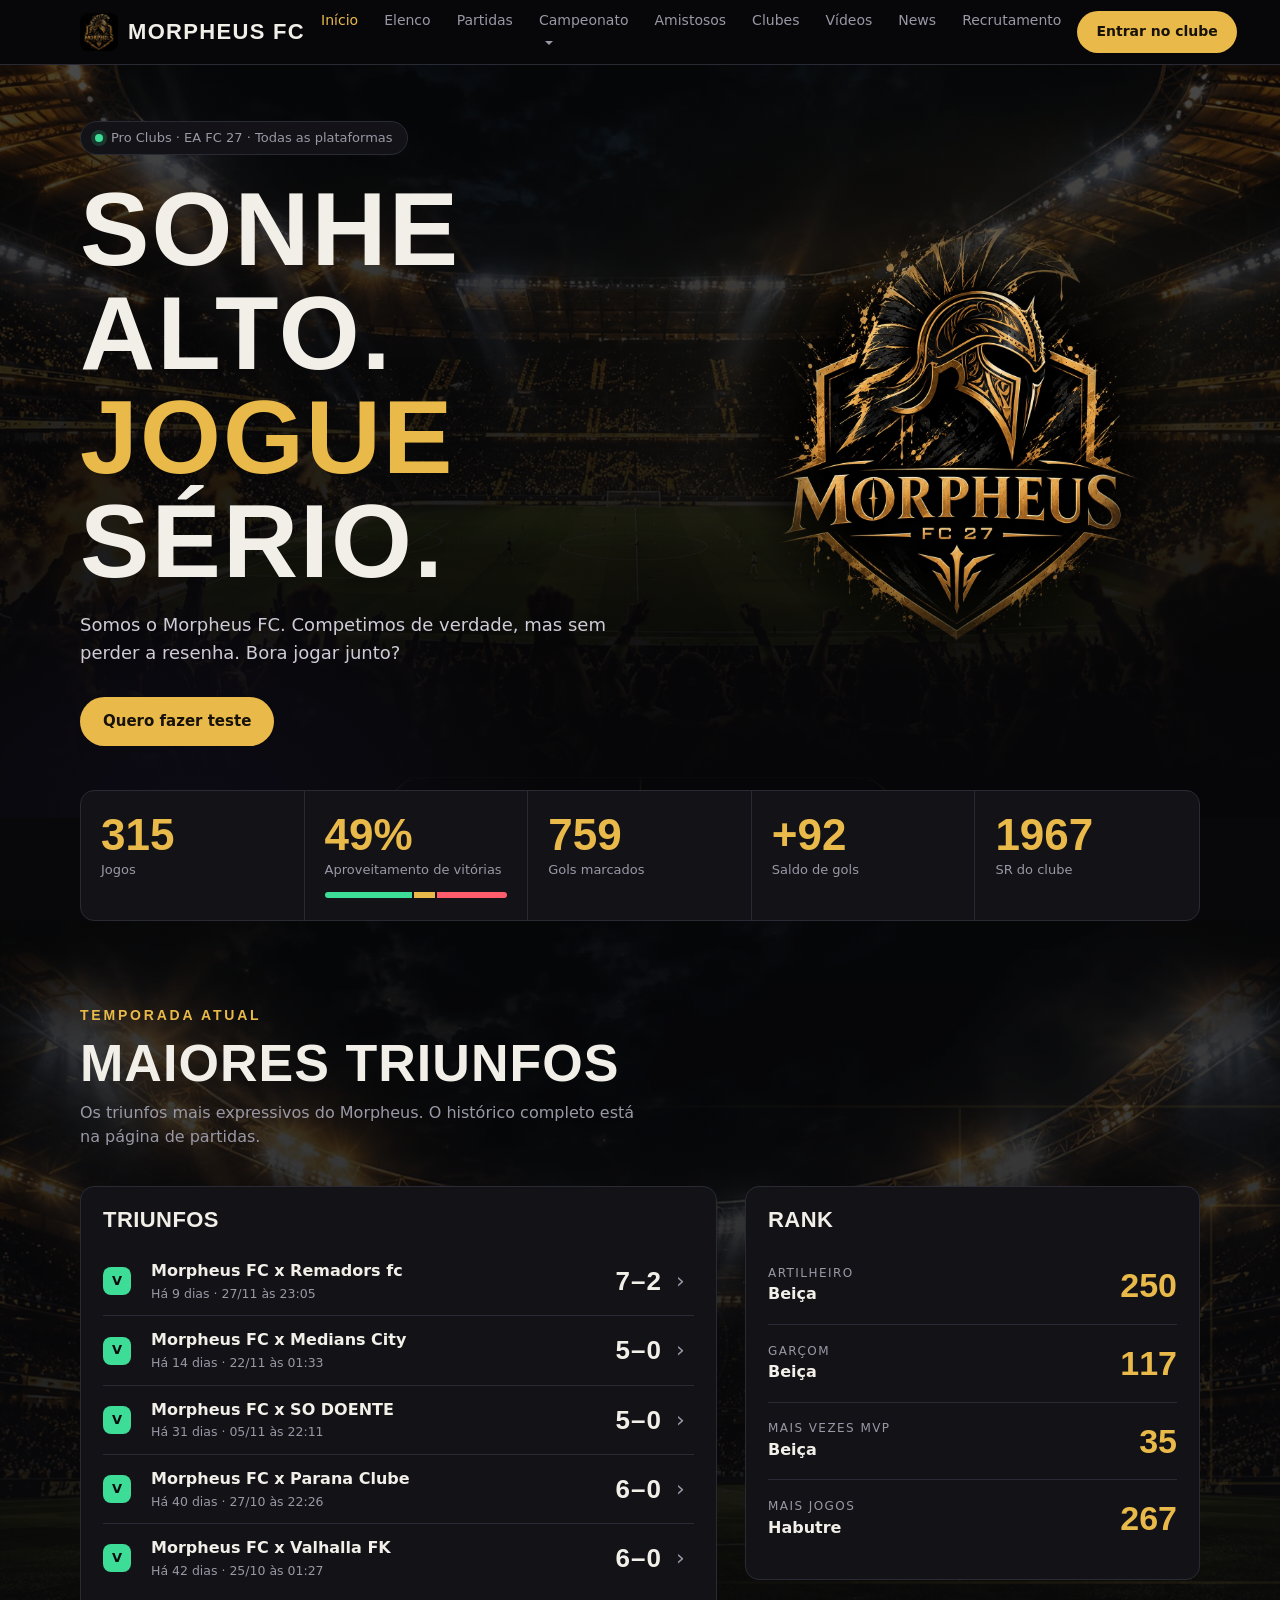
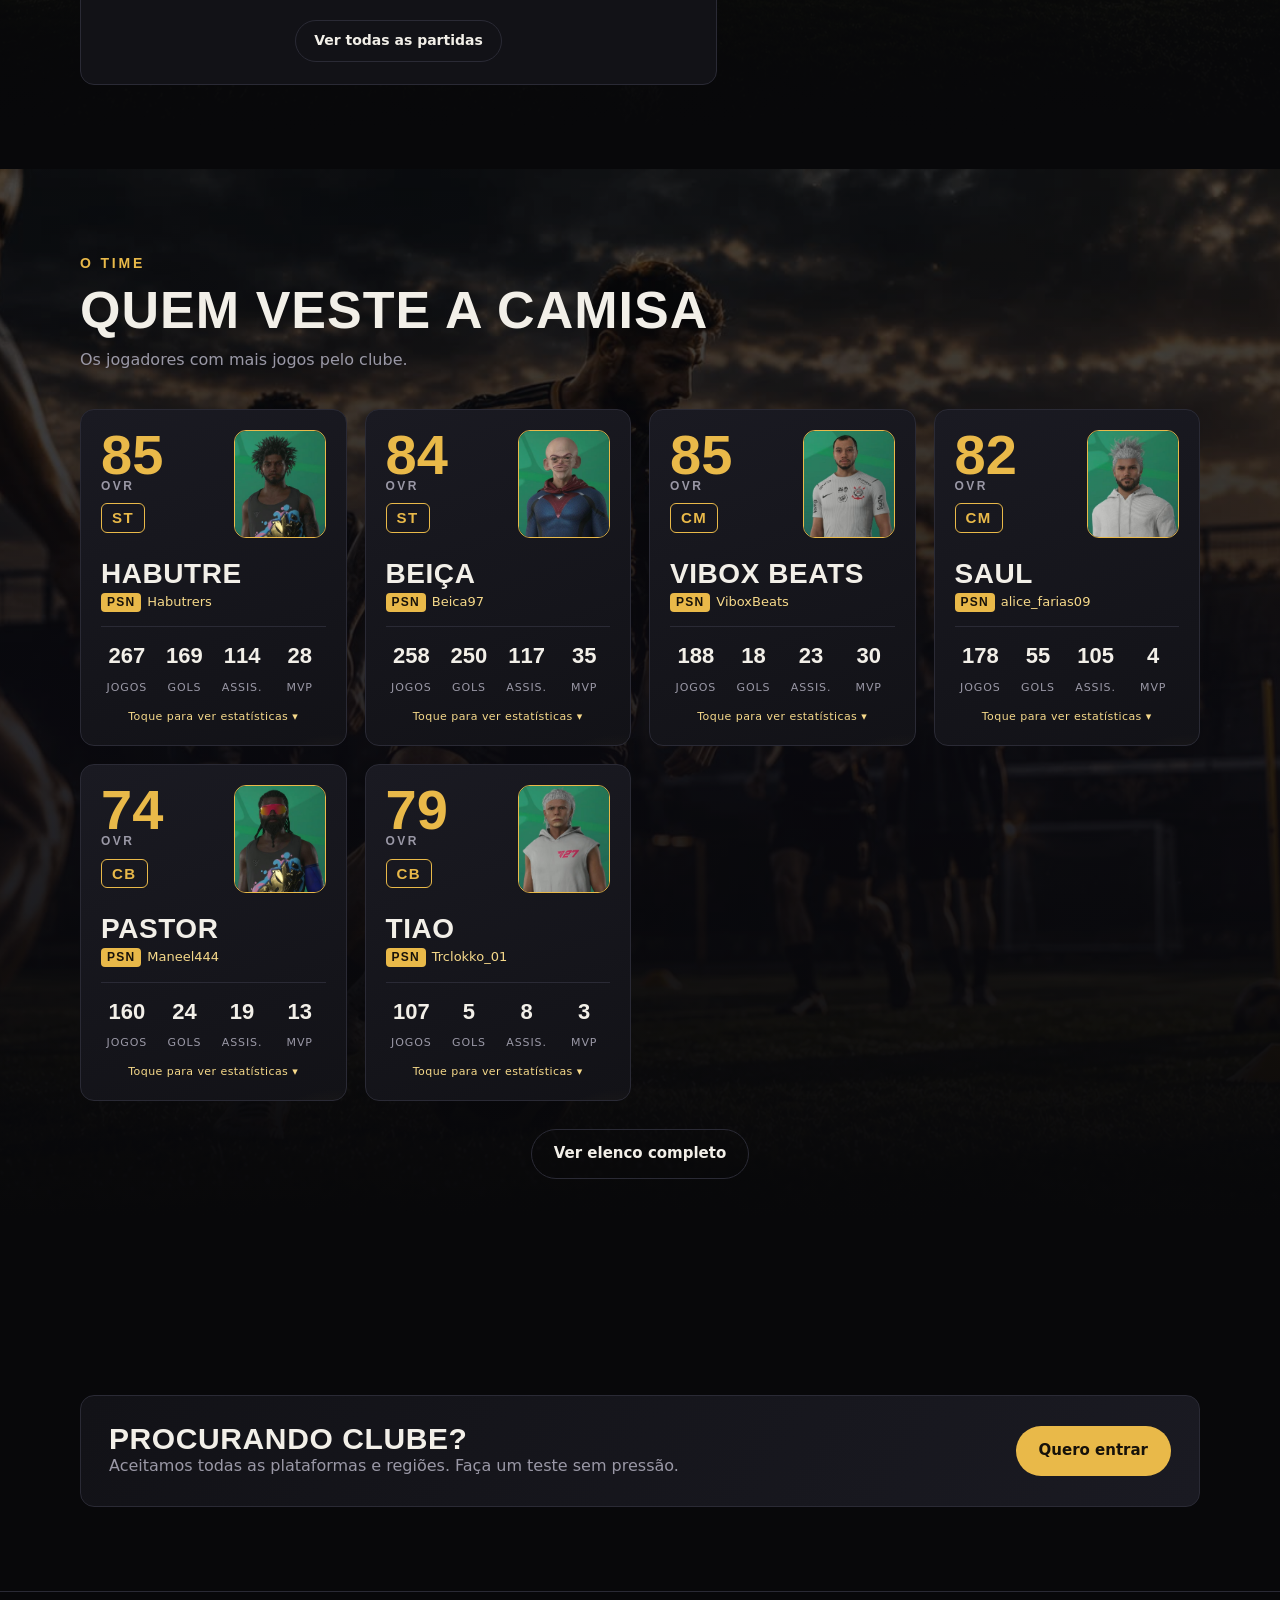
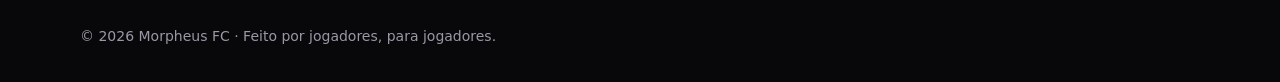
==== commit c8aa1c8f: "Site: 4 partidas de playoff (27/11), totais e elenco; Gremista l7l no elenco Co-Authored-By: Claude " ====
--- a/index.html
+++ b/index.html
@@ -21,7 +21,7 @@
 <link rel="preconnect" href="https://fonts.googleapis.com">
 <link rel="preconnect" href="https://fonts.gstatic.com" crossorigin>
 <link href="https://fonts.googleapis.com/css2?family=Barlow+Condensed:wght@500;600;700;800&family=Inter:wght@400;500;600&display=swap" rel="stylesheet">
-<link rel="stylesheet" href="assets/style.css?v=20261127d">
+<link rel="stylesheet" href="assets/style.css?v=20261127i">
 </head>
 <body data-page="inicio">
 <nav id="nav"></nav>
@@ -82,12 +82,12 @@
 </section>
 
 <footer id="footer"></footer>
-<script src="assets/data.js?v=20261127d"></script>
-<script src="assets/matches.js?v=20261127d"></script>
-<script src="assets/estatisticas.js?v=20261127d"></script>
-<script src="assets/config.js?v=20261127d"></script>
-<script src="assets/app.js?v=20261127d"></script>
-<script src="assets/scenes.js?v=20261127d"></script>
+<script src="assets/data.js?v=20261127i"></script>
+<script src="assets/matches.js?v=20261127i"></script>
+<script src="assets/estatisticas.js?v=20261127i"></script>
+<script src="assets/config.js?v=20261127i"></script>
+<script src="assets/app.js?v=20261127i"></script>
+<script src="assets/scenes.js?v=20261127i"></script>
 <script>
 (function(){var c=document.querySelector(".crest"),v=c&&c.querySelector("video");if(!v)return;
 function fim(){c.classList.remove("vid")}
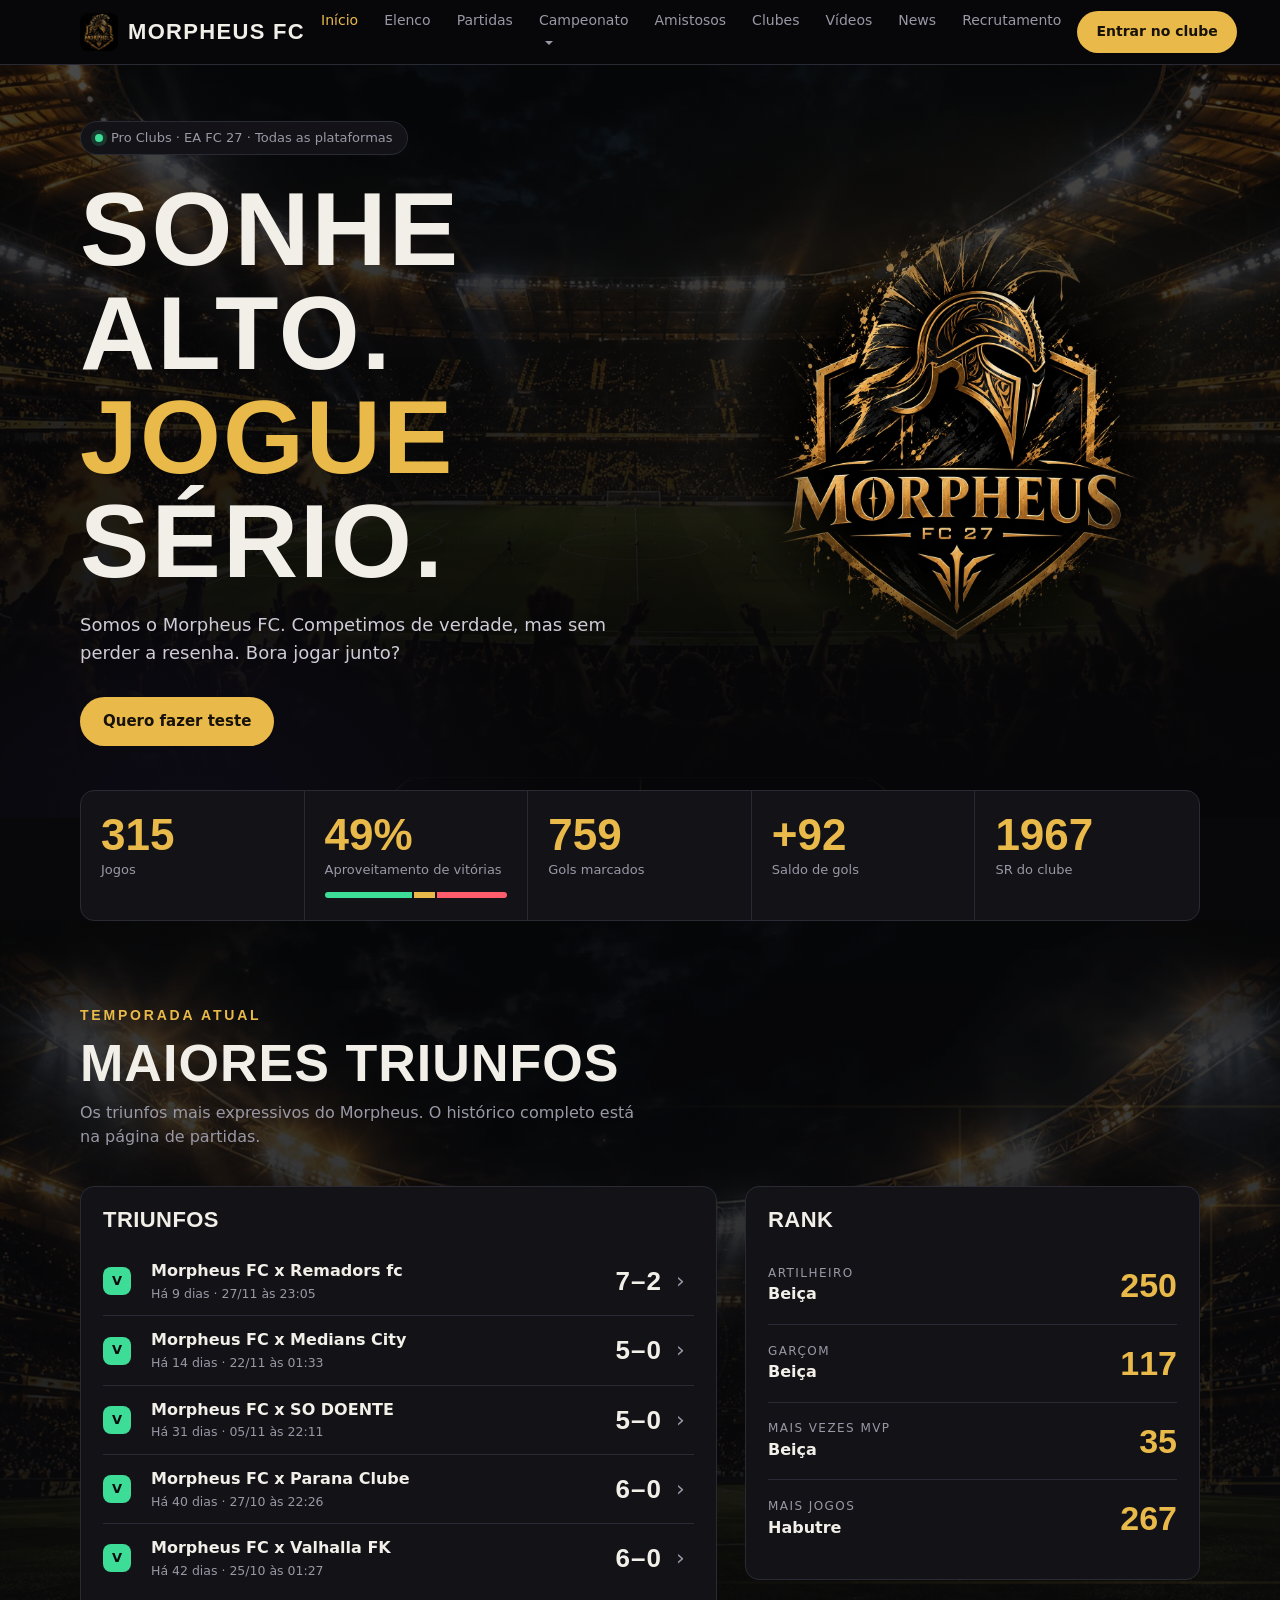
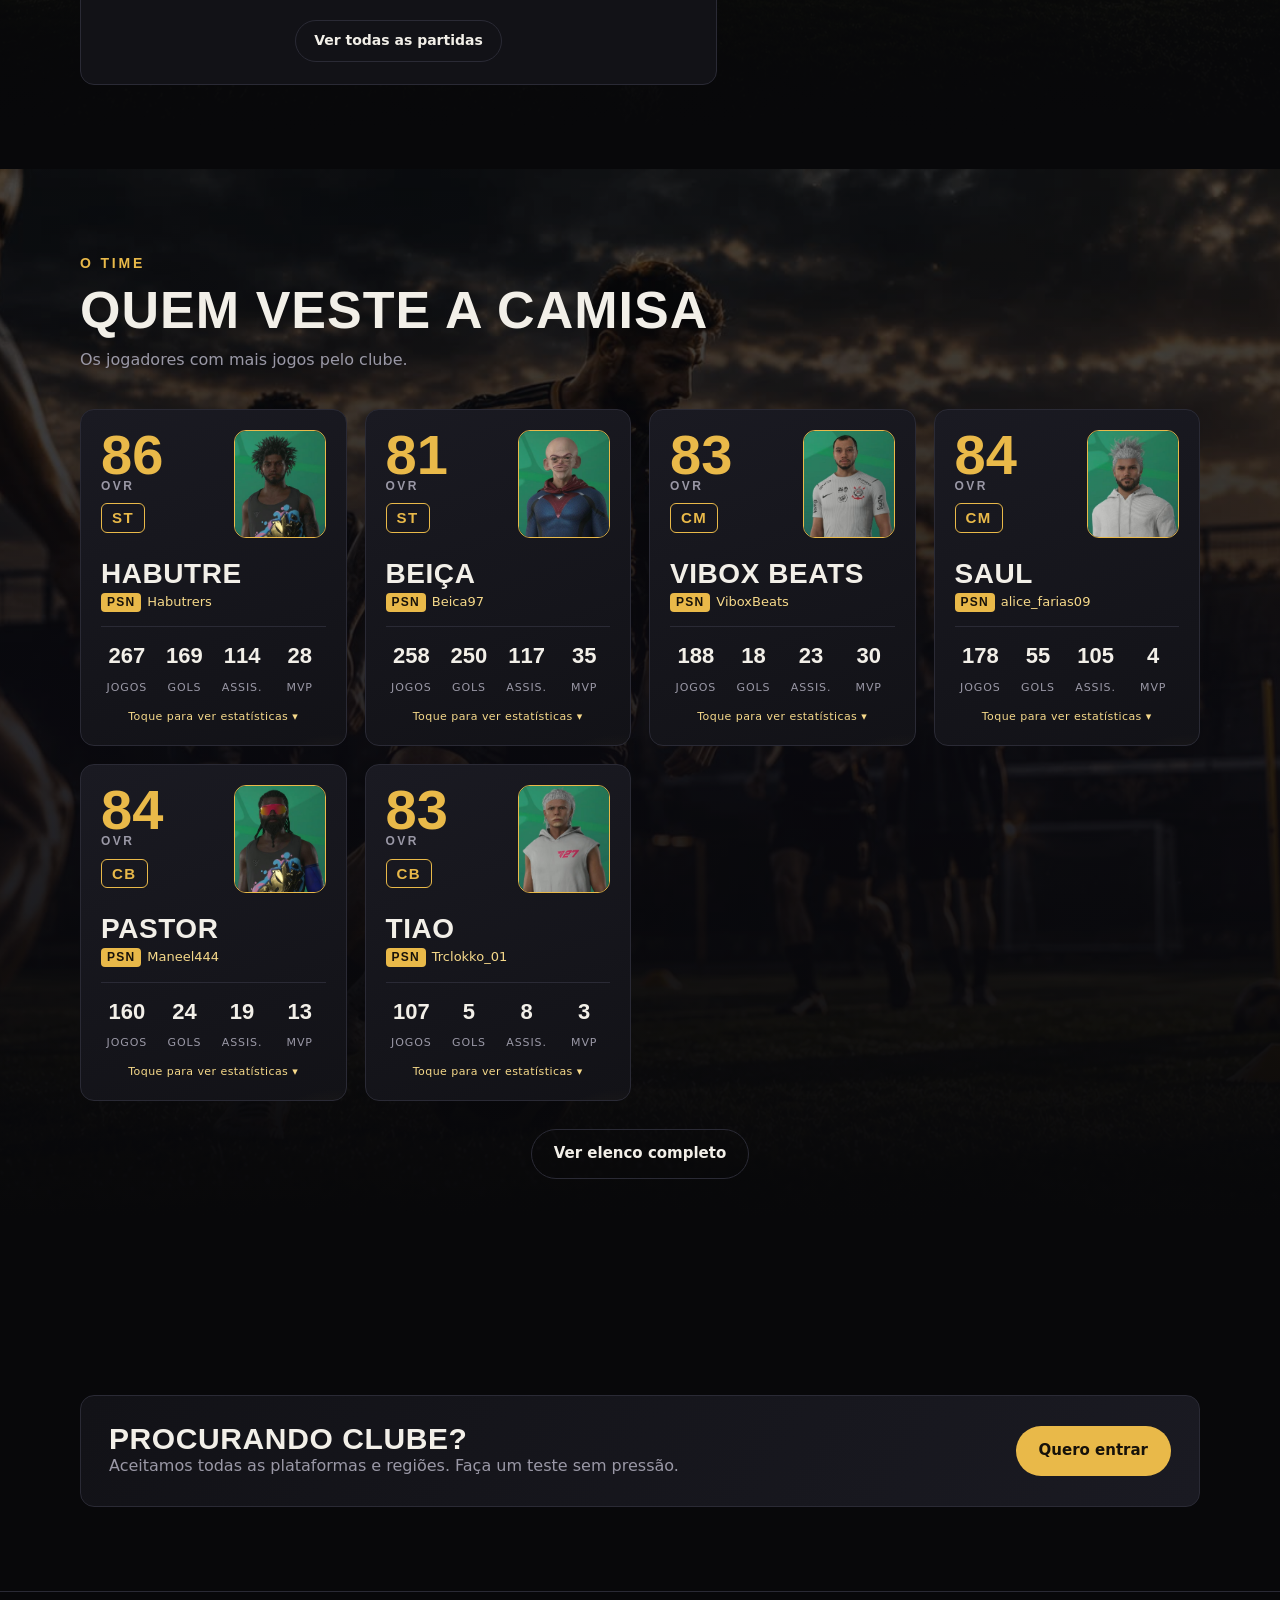
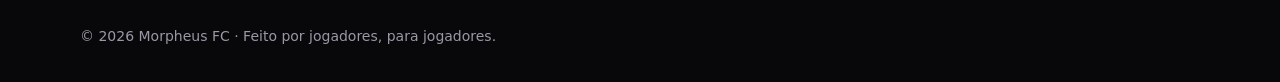
==== commit 31110a92: "Elenco: overall dos cards atualizado pelo tracker (28/11) Co-Authored-By: Claude Sonnet 5.5 <noreply" ====
--- a/index.html
+++ b/index.html
@@ -21,7 +21,7 @@
 <link rel="preconnect" href="https://fonts.googleapis.com">
 <link rel="preconnect" href="https://fonts.gstatic.com" crossorigin>
 <link href="https://fonts.googleapis.com/css2?family=Barlow+Condensed:wght@500;600;700;800&family=Inter:wght@400;500;600&display=swap" rel="stylesheet">
-<link rel="stylesheet" href="assets/style.css?v=20261127i">
+<link rel="stylesheet" href="assets/style.css?v=20261128a">
 </head>
 <body data-page="inicio">
 <nav id="nav"></nav>
@@ -82,12 +82,12 @@
 </section>
 
 <footer id="footer"></footer>
-<script src="assets/data.js?v=20261127i"></script>
-<script src="assets/matches.js?v=20261127i"></script>
-<script src="assets/estatisticas.js?v=20261127i"></script>
-<script src="assets/config.js?v=20261127i"></script>
-<script src="assets/app.js?v=20261127i"></script>
-<script src="assets/scenes.js?v=20261127i"></script>
+<script src="assets/data.js?v=20261128a"></script>
+<script src="assets/matches.js?v=20261128a"></script>
+<script src="assets/estatisticas.js?v=20261128a"></script>
+<script src="assets/config.js?v=20261128a"></script>
+<script src="assets/app.js?v=20261128a"></script>
+<script src="assets/scenes.js?v=20261128a"></script>
 <script>
 (function(){var c=document.querySelector(".crest"),v=c&&c.querySelector("video");if(!v)return;
 function fim(){c.classList.remove("vid")}
